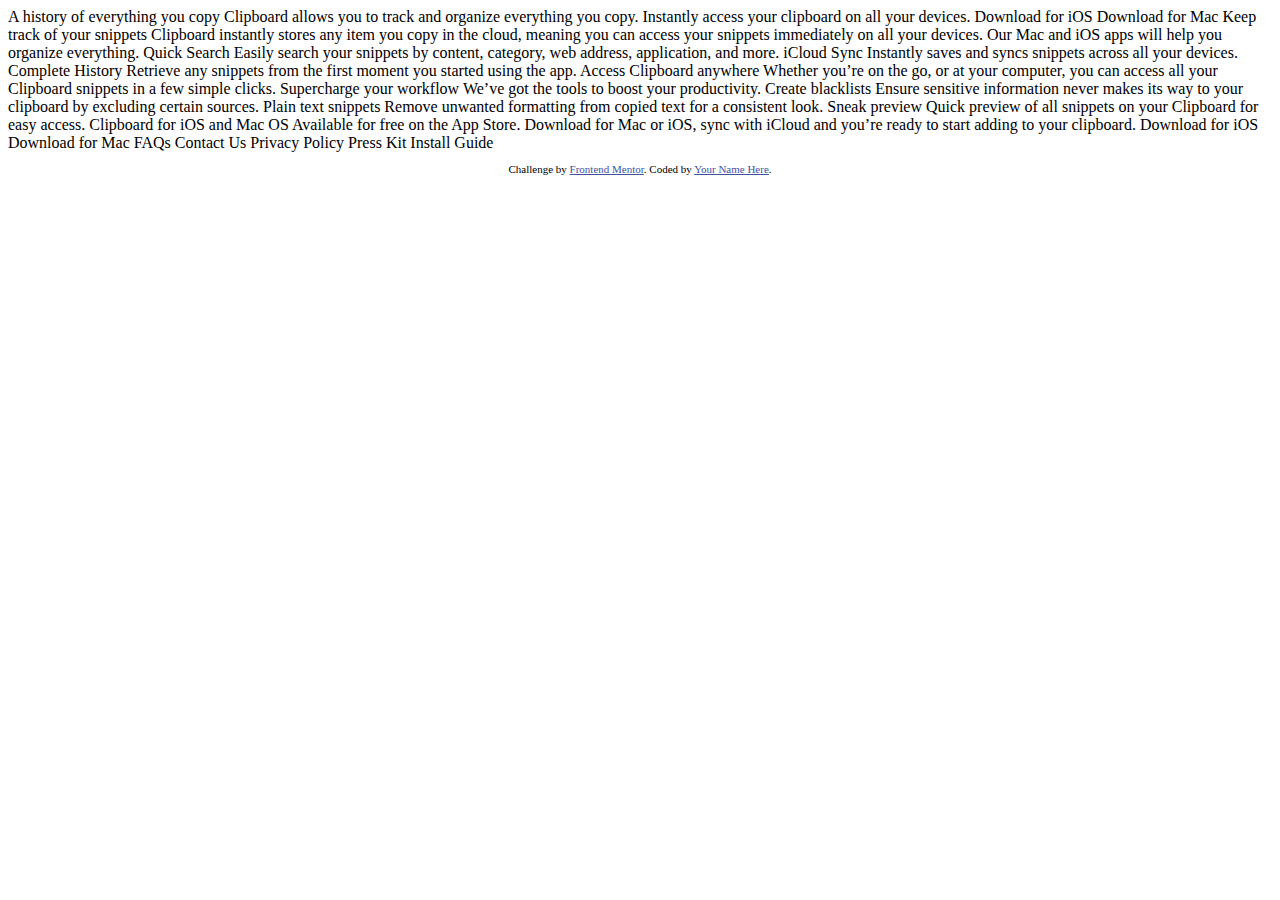
==== index.html @ 79ba41af "Repository initialized" ====
<!DOCTYPE html>
<html lang="en">
<head>
  <meta charset="UTF-8">
  <meta name="viewport" content="width=device-width, initial-scale=1.0"> <!-- displays site properly based on user's device -->

  <link rel="icon" type="image/png" sizes="32x32" href="./images/favicon-32x32.png">
  
  <title>Frontend Mentor | Clipboard landing page</title>

  <!-- Feel free to remove these styles or customise in your own stylesheet 👍 -->
  <style>
    .attribution { font-size: 11px; text-align: center; }
    .attribution a { color: hsl(228, 45%, 44%); }
  </style>
</head>
<body>

  A history of everything you copy

  Clipboard allows you to track and organize everything you 
  copy. Instantly access your clipboard on all your devices.

  Download for iOS
  Download for Mac

  Keep track of your snippets

  Clipboard instantly stores any item you copy in the cloud, 
  meaning you can access your snippets immediately on all your 
  devices. Our Mac and iOS apps will help you organize everything.

  Quick Search

  Easily search your snippets by content, category, web address, application, and more.

  iCloud Sync

  Instantly saves and syncs snippets across all your devices.

  Complete History

  Retrieve any snippets from the first moment you started using the app.

  Access Clipboard anywhere

  Whether you’re on the go, or at your computer, you can access all your Clipboard 
  snippets in a few simple clicks.

  Supercharge your workflow

  We’ve got the tools to boost your productivity.

  Create blacklists

  Ensure sensitive information never makes its way to your clipboard by excluding certain sources.

  Plain text snippets

  Remove unwanted formatting from copied text for a consistent look.

  Sneak preview

  Quick preview of all snippets on your Clipboard for easy access.

  Clipboard for iOS and Mac OS

  Available for free on the App Store. Download for Mac or iOS, sync with iCloud 
  and you’re ready to start adding to your clipboard.

  Download for iOS
  Download for Mac

  FAQs
  Contact Us
  Privacy Policy
  Press Kit
  Install Guide
  
  <footer>
    <p class="attribution">
      Challenge by <a href="https://www.frontendmentor.io?ref=challenge" target="_blank">Frontend Mentor</a>. 
      Coded by <a href="#">Your Name Here</a>.
    </p>
  </footer>
</body>
</html>
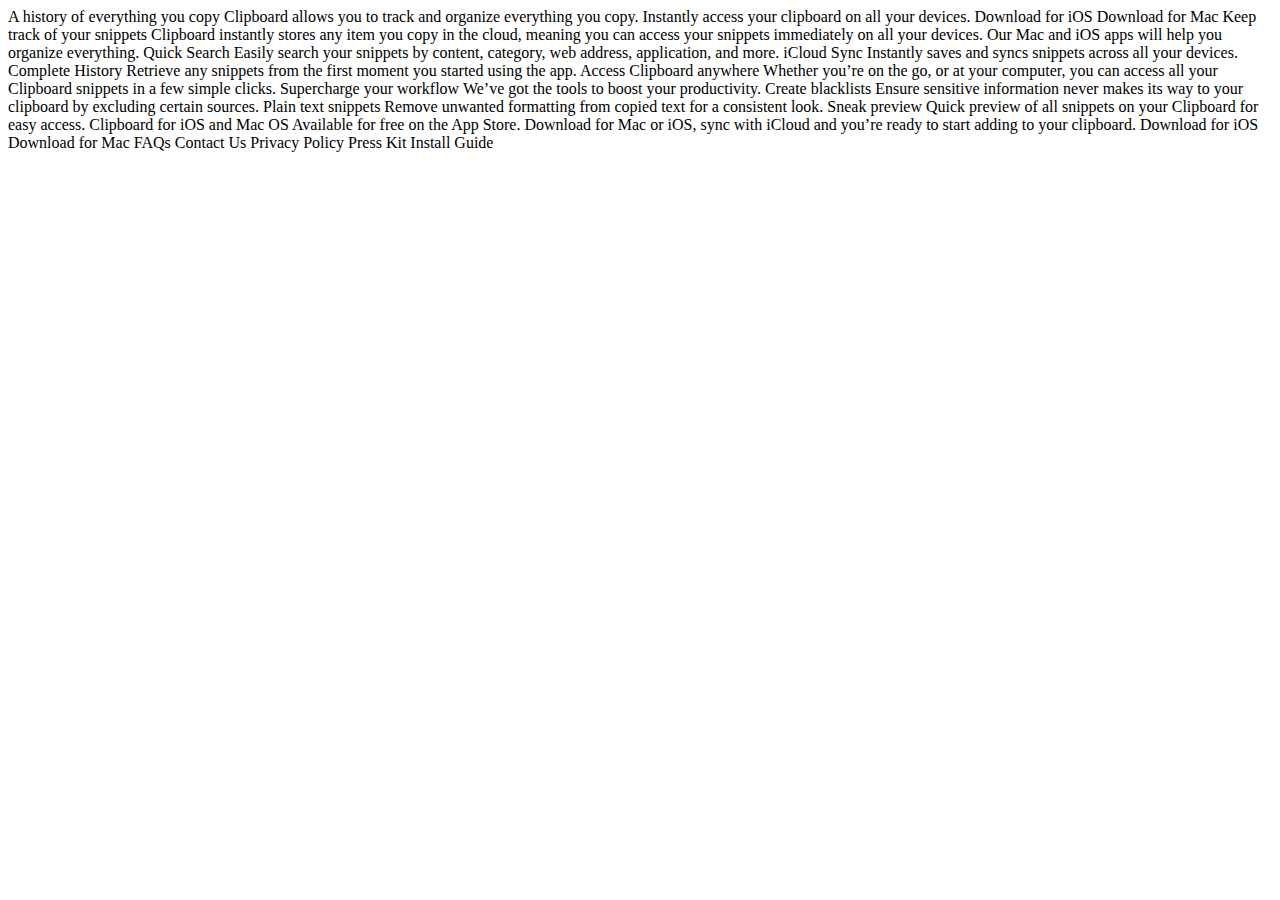
==== commit ce51a331: "Base styles created, links to the fonts I'll use added" ====
--- a/index.html
+++ b/index.html
@@ -2,17 +2,17 @@
 <html lang="en">
 <head>
   <meta charset="UTF-8">
-  <meta name="viewport" content="width=device-width, initial-scale=1.0"> <!-- displays site properly based on user's device -->
+  <meta name="viewport" content="width=device-width, initial-scale=1.0"> 
 
   <link rel="icon" type="image/png" sizes="32x32" href="./images/favicon-32x32.png">
-  
-  <title>Frontend Mentor | Clipboard landing page</title>
+  <link rel="preconnect" href="https://fonts.googleapis.com">
+  <link rel="preconnect" href="https://fonts.gstatic.com" crossorigin>
+  <link href="https://fonts.googleapis.com/css2?family=Bai+Jamjuree:wght@400;600&display=swap" rel="stylesheet">
+  <link rel="stylesheet" href="https://cdnjs.cloudflare.com/ajax/libs/font-awesome/5.15.3/css/all.min.css"
+  integrity="sha512-iBBXm8fW90+nuLcSKlbmrPcLa0OT92xO1BIsZ+ywDWZCvqsWgccV3gFoRBv0z+8dLJgyAHIhR35VZc2oM/gI1w=="
+  crossorigin="anonymous" referrerpolicy="no-referrer" />
+  <title>Luis Polanco | Clipboard landing page</title>
 
-  <!-- Feel free to remove these styles or customise in your own stylesheet 👍 -->
-  <style>
-    .attribution { font-size: 11px; text-align: center; }
-    .attribution a { color: hsl(228, 45%, 44%); }
-  </style>
 </head>
 <body>
 
@@ -77,11 +77,5 @@
   Press Kit
   Install Guide
   
-  <footer>
-    <p class="attribution">
-      Challenge by <a href="https://www.frontendmentor.io?ref=challenge" target="_blank">Frontend Mentor</a>. 
-      Coded by <a href="#">Your Name Here</a>.
-    </p>
-  </footer>
 </body>
 </html>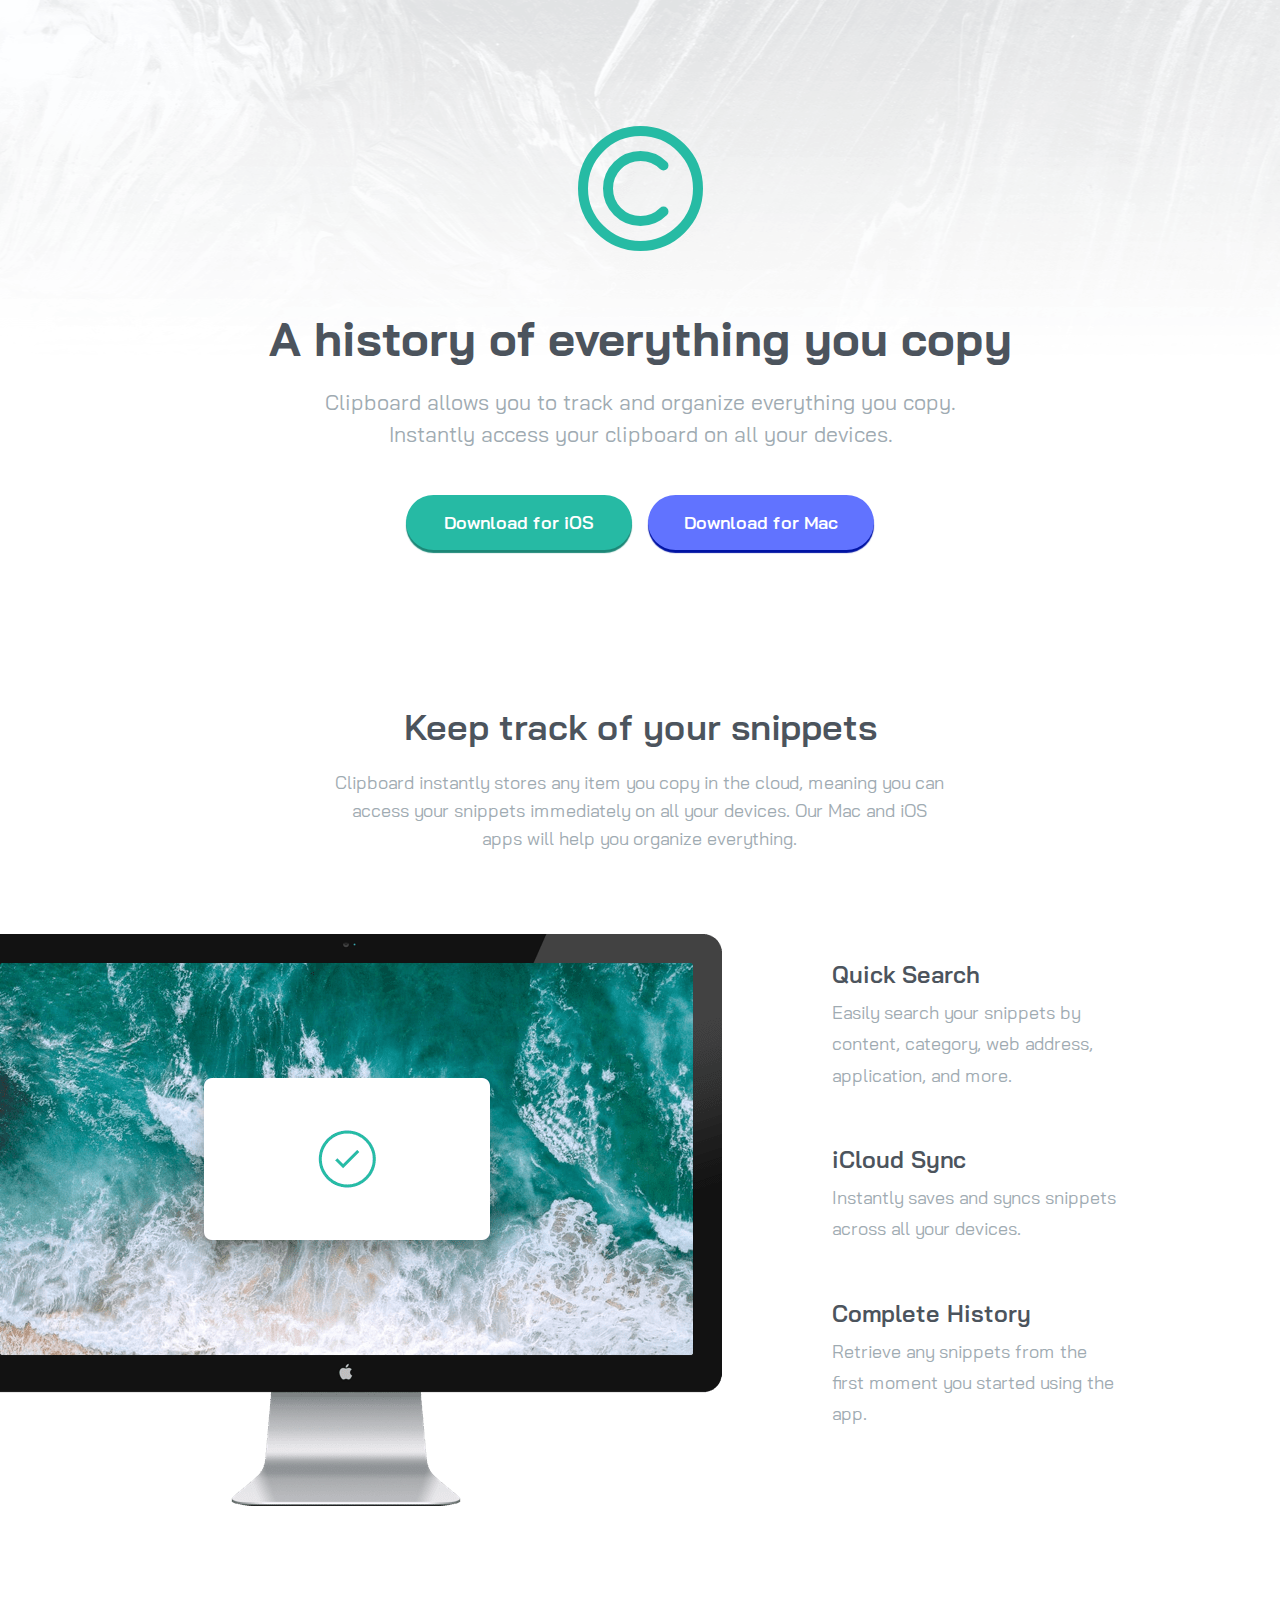
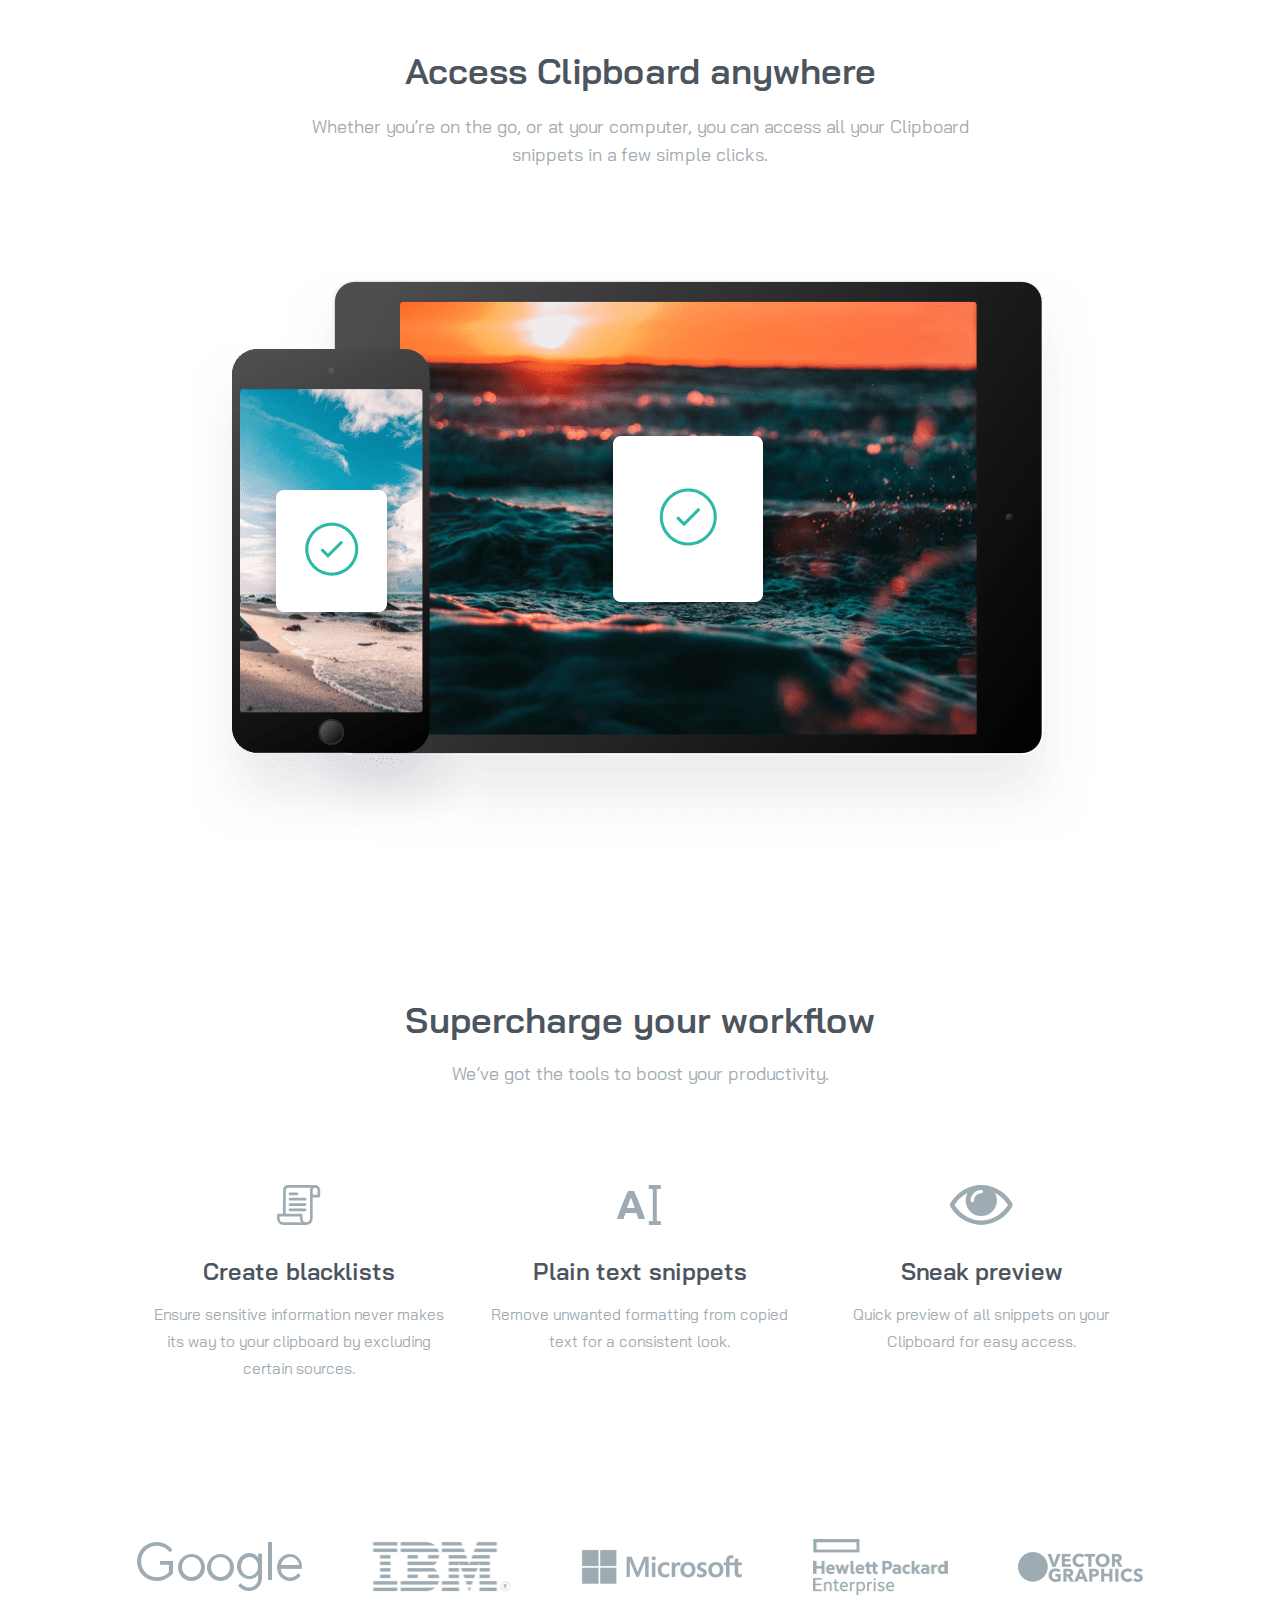
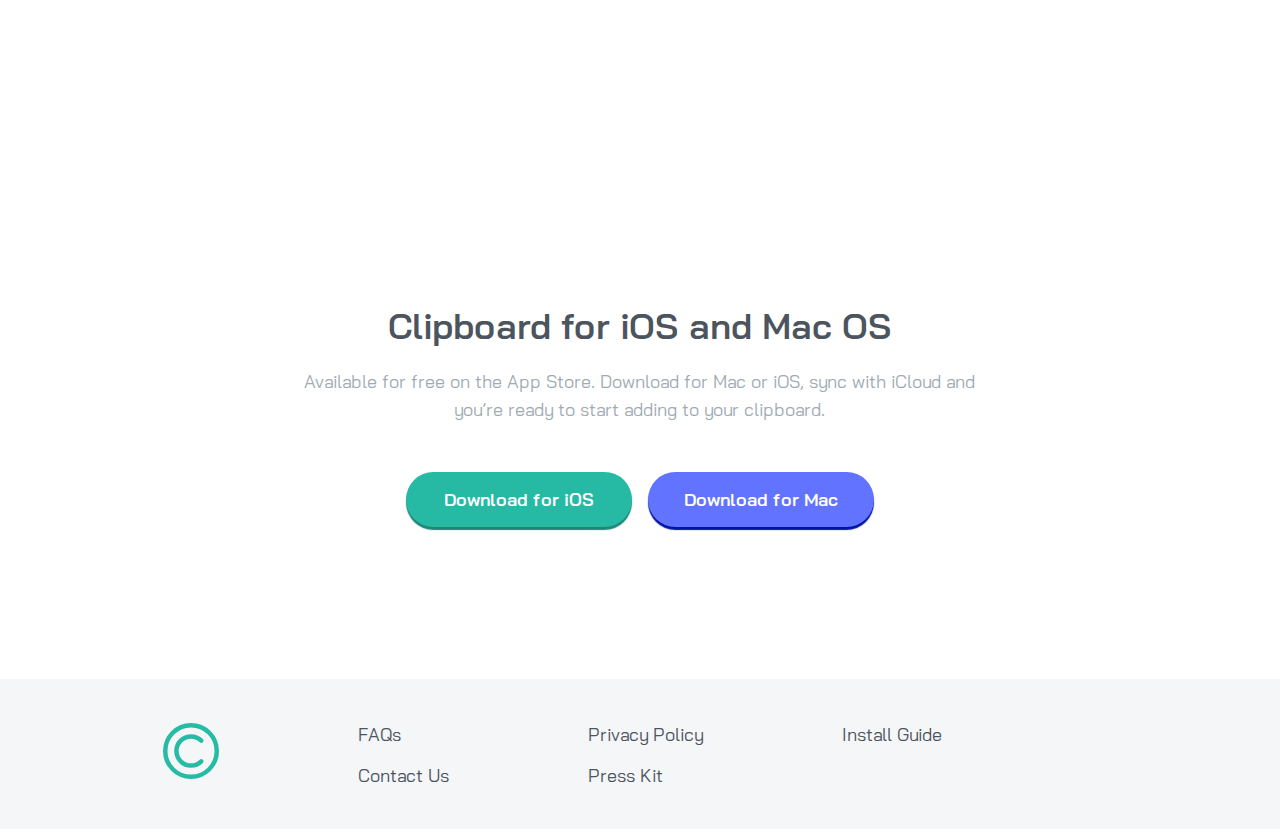
==== commit 174ee3c7: "Design for 1440 width done" ====
--- a/index.html
+++ b/index.html
@@ -1,81 +1,169 @@
 <!DOCTYPE html>
 <html lang="en">
+
 <head>
   <meta charset="UTF-8">
-  <meta name="viewport" content="width=device-width, initial-scale=1.0"> 
+  <meta name="viewport" content="width=device-width, initial-scale=1.0">
 
   <link rel="icon" type="image/png" sizes="32x32" href="./images/favicon-32x32.png">
   <link rel="preconnect" href="https://fonts.googleapis.com">
   <link rel="preconnect" href="https://fonts.gstatic.com" crossorigin>
+  <link rel="stylesheet" type="text/css" href="./styles.css">
   <link href="https://fonts.googleapis.com/css2?family=Bai+Jamjuree:wght@400;600&display=swap" rel="stylesheet">
   <link rel="stylesheet" href="https://cdnjs.cloudflare.com/ajax/libs/font-awesome/5.15.3/css/all.min.css"
-  integrity="sha512-iBBXm8fW90+nuLcSKlbmrPcLa0OT92xO1BIsZ+ywDWZCvqsWgccV3gFoRBv0z+8dLJgyAHIhR35VZc2oM/gI1w=="
-  crossorigin="anonymous" referrerpolicy="no-referrer" />
+    integrity="sha512-iBBXm8fW90+nuLcSKlbmrPcLa0OT92xO1BIsZ+ywDWZCvqsWgccV3gFoRBv0z+8dLJgyAHIhR35VZc2oM/gI1w=="
+    crossorigin="anonymous" referrerpolicy="no-referrer" />
   <title>Luis Polanco | Clipboard landing page</title>
 
 </head>
+
 <body>
 
-  A history of everything you copy
+  <header>
+    <img src="./images/logo.svg" alt="Clipboard" />
+    <h1>A history of everything you copy</h1>
 
-  Clipboard allows you to track and organize everything you 
-  copy. Instantly access your clipboard on all your devices.
+    <p>Clipboard allows you to track and organize everything you
+      copy. Instantly access your clipboard on all your devices.</p>
 
-  Download for iOS
-  Download for Mac
+    <div class="buttons-container">
 
-  Keep track of your snippets
+      <button class="ios">Download for iOS</button>
+      <button class="mac">Download for Mac</button>
 
-  Clipboard instantly stores any item you copy in the cloud, 
-  meaning you can access your snippets immediately on all your 
-  devices. Our Mac and iOS apps will help you organize everything.
+    </div>
+  </header>
 
-  Quick Search
+  <main>
 
-  Easily search your snippets by content, category, web address, application, and more.
+    <section id="keep-track">
 
-  iCloud Sync
+      <div class="section-introduction">
+        <h2>Keep track of your snippets</h2>
+        <p>Clipboard instantly stores any item you copy in the cloud,
+          meaning you can access your snippets immediately on all your
+          devices. Our Mac and iOS apps will help you organize everything.</p>
+      </div>
 
-  Instantly saves and syncs snippets across all your devices.
+      <div class="section-content">
+        <img src="./images/image-computer.png" alt="Computer" />
+        <div id="content-text">
 
-  Complete History
+          <h3>Quick Search</h3>
+          <p>Easily search your snippets by content, category, web address, application, and more.</p>
 
-  Retrieve any snippets from the first moment you started using the app.
+          <h3>iCloud Sync</h3>
+          <p>Instantly saves and syncs snippets across all your devices.</p>
 
-  Access Clipboard anywhere
+          <h3>Complete History</h3>
+          <p>Retrieve any snippets from the first moment you started using the app.</p>
 
-  Whether you’re on the go, or at your computer, you can access all your Clipboard 
-  snippets in a few simple clicks.
+        </div>
+      </div>
 
-  Supercharge your workflow
+    </section>
 
-  We’ve got the tools to boost your productivity.
+    
+    <section id="access-clipboard">
+      
+      <div class="section-introduction">
+        <h2>Access Clipboard anywhere</h2>
+        <p>Whether you’re on the go, or at your computer, you can access all your Clipboard
+          snippets in a few simple clicks.</p>
+      </div>
 
-  Create blacklists
+      <img src="./images/image-devices.png" alt="devices" />
 
-  Ensure sensitive information never makes its way to your clipboard by excluding certain sources.
+    </section>
 
-  Plain text snippets
+    <section id="supercharge">
 
-  Remove unwanted formatting from copied text for a consistent look.
+      <div class="section-introduction">
+        <h2>Supercharge your workflow</h2>
+        <p>We’ve got the tools to boost your productivity.</p>
+      </div>
 
-  Sneak preview
+      <div id="features">
+        
+        <div class="feature">
+          <img src="./images/icon-blacklist.svg" alt="Blacklist" />
+          <h3>Create blacklists</h3>
+          <p>Ensure sensitive information never makes its way to your clipboard by excluding certain sources.</p>
+        </div>
 
-  Quick preview of all snippets on your Clipboard for easy access.
+        <div class="feature">
+          <img src="./images/icon-text.svg" alt="Text snippets" />
+          <h3>Plain text snippets</h3>
+          <p>Remove unwanted formatting from copied text for a consistent look.</p>
+        </div>
 
-  Clipboard for iOS and Mac OS
+        <div class="feature">
+          <img src="./images/icon-preview.svg" alt="Preview" />
+          <h3>Sneak preview</h3>
+          <p>Quick preview of all snippets on your Clipboard for easy access.</p>
+        </div>
 
-  Available for free on the App Store. Download for Mac or iOS, sync with iCloud 
-  and you’re ready to start adding to your clipboard.
+      </div>
 
-  Download for iOS
-  Download for Mac
+      <div id="companies">
+        <img src="./images/logo-google.png" alt="Google" />
+        <img src="./images/logo-ibm.png" alt="IBM" />
+        <img src="./images/logo-microsoft.png" alt="Microsoft" />
+        <img src="./images/logo-hp.png" alt="Hewlett Packard" />
+        <img src="./images/logo-vector-graphics.png" alt="Vector Graphics" />
+      </div>
 
-  FAQs
-  Contact Us
-  Privacy Policy
-  Press Kit
-  Install Guide
+    </section>
+
+    <section id="clipboard-ios-macos">
+      
+      <div class="section-introduction">
+        <h2>Clipboard for iOS and Mac OS</h2>
+        <p>Available for free on the App Store. Download for Mac or iOS, sync with iCloud
+          and you’re ready to start adding to your clipboard.</p>
+      </div>
+      
+      <div class="buttons-container">
+
+        <button class="ios">Download for iOS</button>
+        <button class="mac">Download for Mac</button>
   
+      </div>
+
+    </section>
+  
+  </main>
+
+  <footer>
+
+    <div id="footer-logo">
+      <img src="./images/logo.svg" alt="Clipboard" />
+    </div>
+
+      <ul>
+        <li><a href="#">FAQs</a></li>
+        <li><a href="#">Contact Us</a></li>
+      </ul>
+
+      <ul>
+        <li><a href="#"">Privacy Policy</a></li>
+        <li><a href="#">Press Kit</a></li>
+      </ul>
+
+      <ul>
+        <li><a href="#"">Install Guide</a></li>
+      </ul>
+
+      <div id="social-media">
+        <a title="Facebook"><i class="fab fa-facebook-square"></i></a>
+        <a title="Twitter"><i class="fab fa-twitter"></i></a>
+        <a title="Instagram"><i class="fab fa-instagram"></i></a>
+      </div>
+
+    </div>
+
+  </footer>
+
 </body>
+
 </html>--- a/styles.css
+++ b/styles.css
@@ -0,0 +1,352 @@
+:root {
+    /* Primary colors */
+    --strong-cyan: hsl(171, 66%, 44%);
+    --light-blue: hsl(233, 100%, 69%);
+
+    /* Neutral colors */
+    --dark-grayish-blue: hsl(210, 10%, 33%);
+    --grayish-blue: hsl(201, 11%, 66%);
+
+    /* Font */
+    --bai-jamjuree: 'Bai Jamjuree', sans-serif;
+    --regular: 400;
+    --bold: 600;
+}
+
+* {
+    margin: 0;
+    padding: 0;
+    box-sizing: border-box;
+}
+
+html {
+    font-size: 18px;
+    font-family: var(--bai-jamjuree);
+}
+
+body {
+    width: 100%;
+    min-height: 100vh;
+}
+
+header {
+    padding-top: 126px;
+    background: url('./images/bg-header-desktop.png') no-repeat top center;
+    display: flex;
+    flex-direction: column;
+    align-items: center;
+    justify-content: center;
+    margin-bottom: 154px;
+}
+
+header img {
+    margin-bottom: 58px;
+}
+
+header h1 {
+    font-size: 2.6rem;
+    font-weight: bold;
+    color: var(--dark-grayish-blue);
+    margin-bottom: 18px; 
+    text-align: center;
+}
+
+header p {
+    text-align: center;
+    color: var(--grayish-blue);
+    font-weight: var(--regular);
+    font-size: 1.18rem;
+    width: 54%;
+    line-height: 1.52;
+    margin-bottom: 44px;
+}
+
+.buttons-container {
+    display: flex;
+    align-items: center;
+    justify-content: center;
+}
+
+.buttons-container button {
+    color: #fff;
+    font-family: var(--bai-jamjuree);
+    font-size: 1rem;
+    font-weight: var(--bold);
+    padding: 16px 18px;
+    border: none;
+    border-radius: 30px;
+    width: 226px;
+    cursor: pointer;
+    transition: all 300ms ease;
+}
+
+.buttons-container button:hover {
+    opacity: 0.8;
+}
+
+.ios {
+    background-color: var(--strong-cyan);
+    box-shadow: 0px 3px 1px hsl(171, 66%, 32%);
+    margin-right: 16px;
+}
+
+.mac {
+    background-color: var(--light-blue);
+    box-shadow: 0px 3px 1px hsl(233, 100%, 32%);
+}
+
+#keep-track {
+    display: flex;
+    flex-direction: column;
+    align-items: center;
+    justify-content: center;
+    margin-bottom: 140px;
+}
+
+#keep-track .section-introduction {
+    display: flex;
+    flex-direction: column;
+    align-items: center;
+    justify-content: center;
+    margin-bottom: 82px;
+}
+
+#keep-track .section-introduction h2 {
+    text-align: center;
+    font-weight: var(--bold);
+    color: var(--dark-grayish-blue);
+    font-size: 2rem;
+    margin-bottom: 20px;
+}
+
+#keep-track .section-introduction p {
+    text-align: center;
+    font-weight: var(--regular);
+    color: var(--grayish-blue);
+    width: 48%;
+    line-height: 1.58;
+}
+
+#keep-track .section-content {
+    display: flex;
+    align-items: center;
+    justify-content: space-between;
+}
+
+#keep-track img {
+    position: relative;
+    right: 30px;
+    top: -2px;
+}
+
+#keep-track #content-text {
+    margin-left: 80px;
+}
+
+#keep-track #content-text h3 {
+    color: var(--dark-grayish-blue);
+    font-weight: var(--bold);
+    font-size: 1.3rem;
+    margin-bottom: 8px;
+}
+
+#keep-track #content-text p {
+    color: var(--grayish-blue);
+    font-weight: var(--regular);
+    margin-bottom: 54px;
+    width: 64%;
+    line-height: 1.74;
+}
+
+#access-clipboard {
+    display: flex;
+    flex-direction: column;
+    align-items: center;
+    justify-content: center;
+    margin-bottom: 152px;
+}
+
+#access-clipboard .section-introduction {
+    display: flex;
+    flex-direction: column;
+    align-items: center;
+    justify-content: center;
+    margin-bottom: 100px;
+}
+
+#access-clipboard .section-introduction h2 {
+    text-align: center;
+    font-weight: var(--bold);
+    color: var(--dark-grayish-blue);
+    font-size: 2rem;
+    margin-bottom: 20px;
+}
+
+#access-clipboard .section-introduction p {
+    text-align: center;
+    font-weight: var(--regular);
+    color: var(--grayish-blue);
+    width: 78%;
+    line-height: 1.58;
+}
+
+#supercharge {
+    display: flex;
+    flex-direction: column;
+    align-items: center;
+    justify-content: center;
+    margin-bottom: 152px;
+}
+
+#supercharge .section-introduction {
+    display: flex;
+    flex-direction: column;
+    align-items: center;
+    justify-content: center;
+    margin-bottom: 100px;
+}
+
+#supercharge .section-introduction h2 {
+    text-align: center;
+    font-weight: var(--bold);
+    color: var(--dark-grayish-blue);
+    font-size: 2rem;
+    margin-bottom: 20px;
+}
+
+#supercharge .section-introduction p {
+    text-align: center;
+    font-weight: var(--regular);
+    color: var(--grayish-blue);
+}
+
+#supercharge #features {
+    display: flex;
+    justify-content: center;
+    width: 80%;
+    margin-bottom: 156px;
+}
+
+#supercharge #features .feature {
+    width: 100%;
+    display: flex;
+    flex-direction: column;
+    align-items: center;
+}
+
+.feature img {
+    height: 40px;
+    margin-bottom: 32px;
+}
+
+.feature h3 {
+    text-align: center;
+    color: var(--dark-grayish-blue);
+    font-weight: var(--bold);
+    font-size: 1.3rem;
+    margin-bottom: 16px;
+}
+
+.feature p {
+    text-align: center;
+    color: var(--grayish-blue);
+    font-size: 0.86rem;
+    font-weight: var(--regular);
+    width: 88%;
+    line-height: 1.74;
+    
+}
+
+#supercharge #companies {
+    display: flex;
+    align-items: center;
+    justify-content: space-around;
+    width: 84%;
+    margin-bottom: 156px;
+}
+
+#clipboard-ios-macos {
+    display: flex;
+    flex-direction: column;
+    align-items: center;
+    justify-content: center;
+    margin-bottom: 152px;
+}
+
+#clipboard-ios-macos .section-introduction {
+    display: flex;
+    flex-direction: column;
+    align-items: center;
+    justify-content: center;
+    margin-bottom: 100px;
+}
+
+#clipboard-ios-macos .section-introduction h2 {
+    text-align: center;
+    font-weight: var(--bold);
+    color: var(--dark-grayish-blue);
+    font-size: 2rem;
+    margin-bottom: 20px;
+}
+
+#clipboard-ios-macos .section-introduction p {
+    text-align: center;
+    font-weight: var(--regular);
+    color: var(--grayish-blue);
+    width: 66%;
+    line-height: 1.58;
+    margin-bottom: -52px;
+}
+
+
+footer {
+    background-color: #F5F6F8;
+    padding: 44px 94px 24px 94px;
+    display: flex;
+    align-items: flex-start;
+    justify-content: space-around;
+}
+
+#footer-logo img {
+    height: 56px;
+}
+
+footer ul {
+    display: flex;
+    flex-direction: column;
+}
+
+footer ul li {
+    list-style-type: none;
+    margin-bottom: 1rem;
+}
+
+footer ul li a {
+    text-decoration: none;
+    color: var(--dark-grayish-blue);
+    font-size: 1rem;
+    font-weight: var(--regular);
+    transition: all 300ms ease;
+}
+
+
+footer ul li a:hover {
+    color: var(--strong-cyan);
+}
+
+#social-media a {
+    background: transparent;
+    color: var(--dark-grayish-blue);
+    font-size: 1.54rem;
+    margin-right: 1rem;
+    cursor: pointer;
+    transition: all 300ms ease;
+}
+
+#social-media a:hover {
+    color: var(--strong-cyan);
+}
+
+#social-media a:last-child {
+    margin-right: 0;
+}
